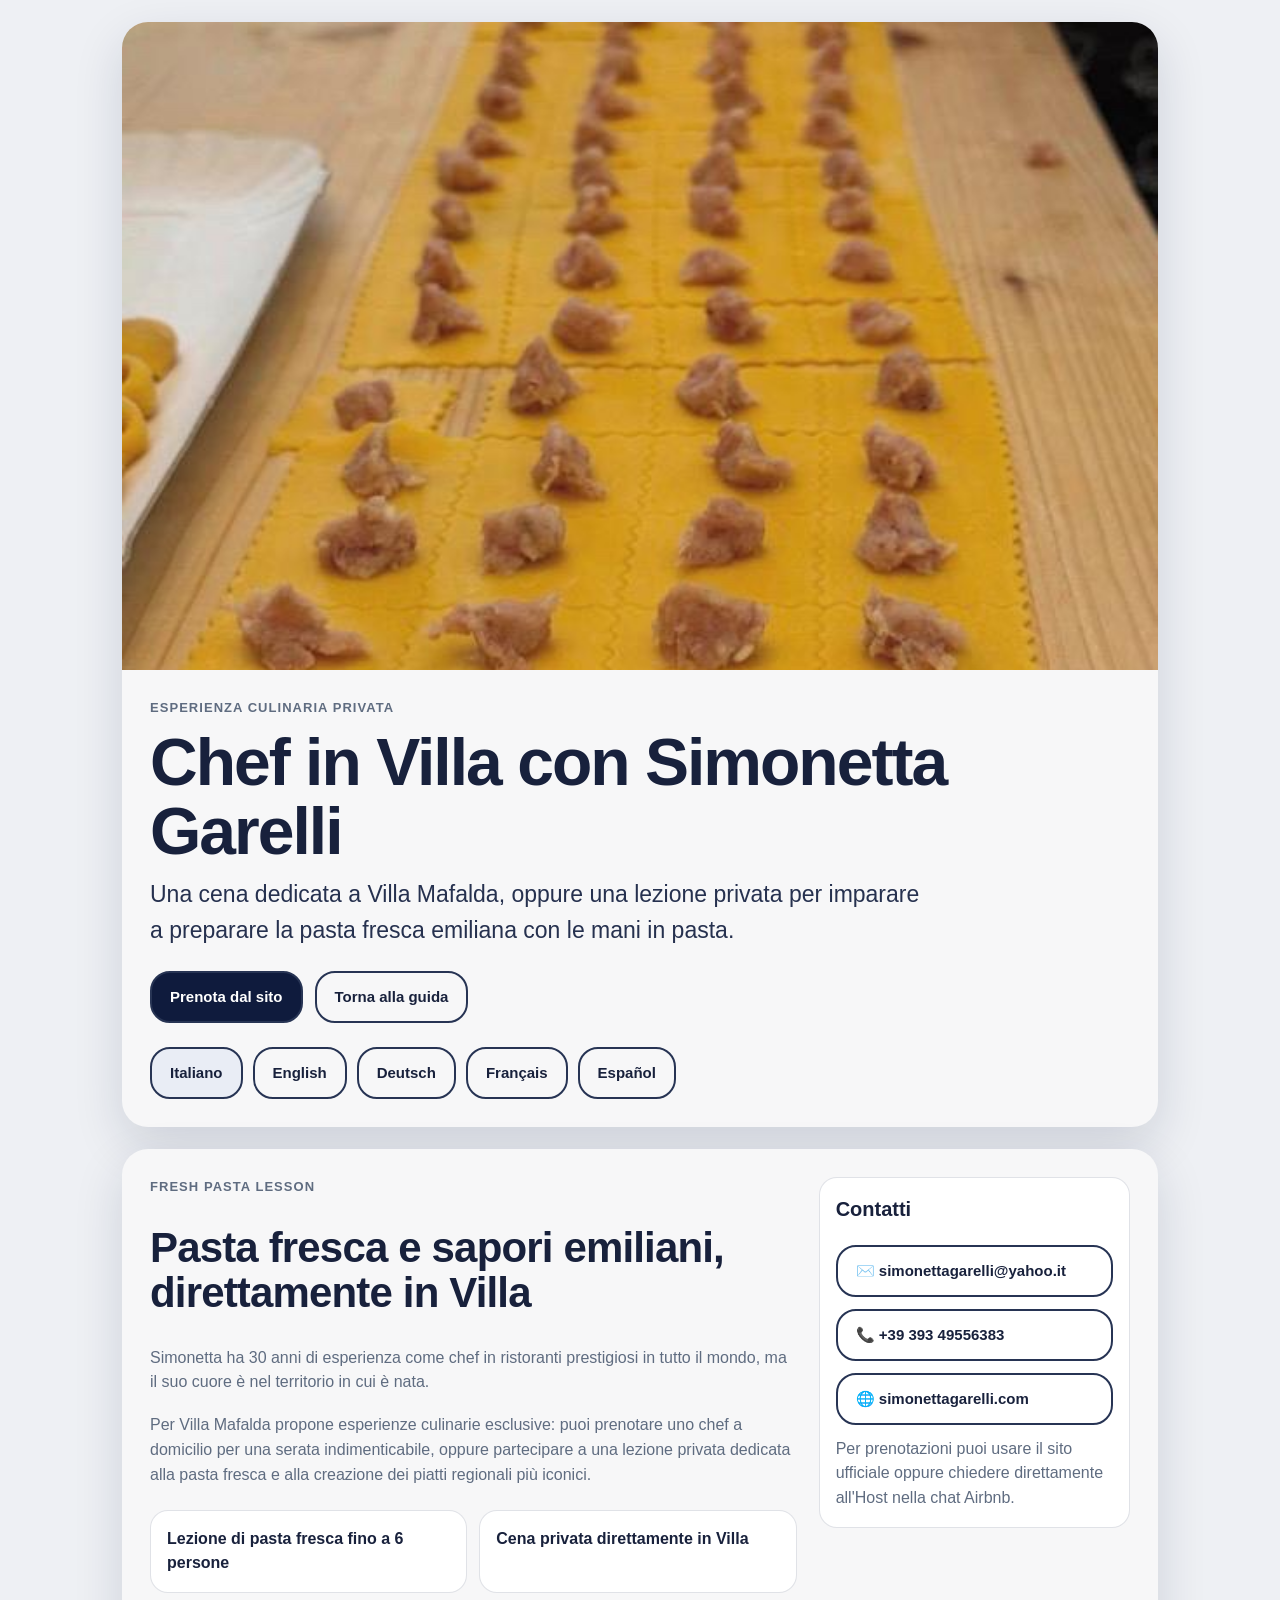
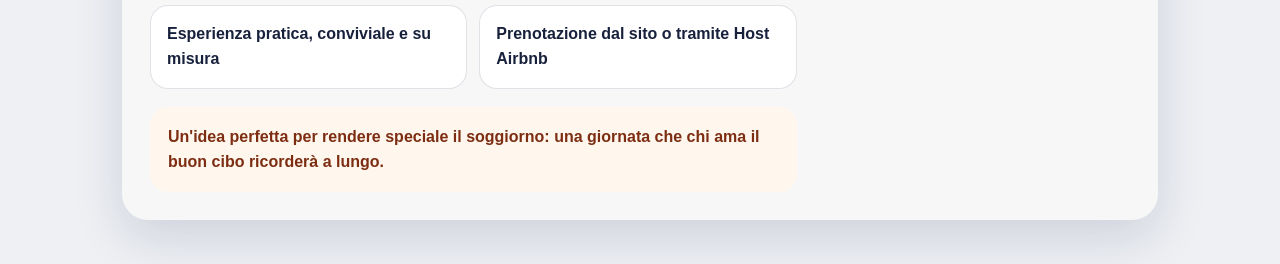
==== chef-experience.html @ ce0d2fcc "Add files via upload" ====
<!DOCTYPE html>
<html lang="it">
<head>
  <meta charset="UTF-8">
  <meta name="viewport" content="width=device-width, initial-scale=1.0">
  <title>Chef in Villa - Villa Mafalda</title>
  <style>
    :root {
      --bg: #eef0f4;
      --card: #f7f7f8;
      --text: #18213c;
      --muted: #5f6c80;
      --primary: #0f1b3d;
      --primary-hover: #162754;
      --border: #273454;
      --soft-border: rgba(39, 52, 84, 0.14);
      --shadow: 0 18px 50px rgba(15, 27, 61, 0.14);
      --radius-xl: 26px;
      --radius-lg: 20px;
    }

    * {
      box-sizing: border-box;
    }

    html {
      scroll-behavior: smooth;
    }

    body {
      margin: 0;
      font-family: -apple-system, BlinkMacSystemFont, "Segoe UI", Roboto, Helvetica, Arial, sans-serif;
      background: var(--bg);
      color: var(--text);
      line-height: 1.55;
    }

    .wrap {
      max-width: 1080px;
      margin: 0 auto;
      padding: 22px;
    }

    .hero,
    .card {
      overflow: hidden;
      border-radius: var(--radius-xl);
      background: var(--card);
      box-shadow: var(--shadow);
      margin-bottom: 22px;
    }

    .hero-photo {
      width: 100%;
      height: min(72vh, 680px);
      min-height: 430px;
      object-fit: cover;
      display: block;
    }

    .hero-content,
    .card {
      padding: 28px;
    }

    .eyebrow {
      margin: 0 0 10px;
      font-size: 13px;
      font-weight: 800;
      letter-spacing: 0.08em;
      text-transform: uppercase;
      color: var(--muted);
    }

    h1 {
      margin: 0 0 12px;
      font-size: clamp(38px, 6vw, 66px);
      line-height: 1.04;
      letter-spacing: -0.03em;
    }

    h2 {
      margin: 0 0 12px;
      font-size: clamp(28px, 4vw, 42px);
      line-height: 1.08;
      letter-spacing: -0.02em;
    }

    h3 {
      margin: 0 0 8px;
      font-size: 20px;
    }

    p {
      margin: 0;
    }

    .lead {
      max-width: 780px;
      color: #26314f;
      font-size: clamp(18px, 2.3vw, 23px);
    }

    .lang-grid {
      display: flex;
      flex-wrap: wrap;
      gap: 10px;
      margin-top: 24px;
    }

    .lang-btn,
    .btn,
    .contact-link {
      display: inline-flex;
      align-items: center;
      justify-content: center;
      min-height: 52px;
      padding: 12px 18px;
      border-radius: var(--radius-lg);
      border: 2px solid var(--border);
      font-size: 15px;
      font-weight: 700;
      text-decoration: none;
      cursor: pointer;
      transition: 0.2s ease;
    }

    .lang-btn,
    .btn.secondary,
    .contact-link {
      color: var(--text);
      background: transparent;
    }

    .lang-btn:hover,
    .lang-btn.active,
    .btn.secondary:hover,
    .contact-link:hover {
      background: #e9edf5;
    }

    .actions {
      display: flex;
      flex-wrap: wrap;
      gap: 12px;
      margin-top: 22px;
    }

    .btn {
      color: #fff;
      background: var(--primary);
    }

    .btn:hover {
      background: var(--primary-hover);
    }

    .content-grid {
      display: grid;
      grid-template-columns: minmax(0, 1.35fr) minmax(280px, 0.65fr);
      gap: 22px;
      align-items: start;
    }

    .copy-stack {
      display: grid;
      gap: 18px;
    }

    .muted {
      color: var(--muted);
    }

    .highlight-grid {
      display: grid;
      grid-template-columns: repeat(2, minmax(0, 1fr));
      gap: 12px;
      margin-top: 4px;
    }

    .highlight,
    .contact-card {
      padding: 16px;
      border: 1px solid var(--soft-border);
      border-radius: 18px;
      background: #fff;
      font-weight: 700;
    }

    .contact-card {
      display: grid;
      gap: 12px;
      font-weight: 400;
    }

    .contact-link {
      width: 100%;
      justify-content: flex-start;
      text-align: left;
      word-break: break-word;
    }

    .note {
      padding: 18px;
      border-radius: 18px;
      background: #fff7ed;
      color: #7c2d12;
      font-weight: 650;
    }

    @media (max-width: 820px) {
      .wrap {
        padding: 14px;
      }

      .hero-photo {
        height: 56vh;
        min-height: 340px;
      }

      .hero-content,
      .card {
        padding: 22px;
      }

      .content-grid,
      .highlight-grid {
        grid-template-columns: 1fr;
      }

      .btn,
      .lang-btn {
        flex: 1 1 auto;
      }
    }
  </style>
</head>
<body>
  <div class="wrap">
    <section class="hero">
      <img class="hero-photo" src="pasta-only.jpeg" alt="Fresh pasta lesson with Simonetta Garelli">
      <div class="hero-content">
        <p class="eyebrow" id="eyebrow"></p>
        <h1 id="title"></h1>
        <p class="lead" id="lead"></p>
        <div class="actions">
          <a class="btn" id="book-btn" href="https://simonettagarelli.com" target="_blank" rel="noopener noreferrer"></a>
          <a class="btn secondary" id="back-btn" href="index.html"></a>
        </div>
        <div class="lang-grid" aria-label="Language selector">
          <button type="button" class="lang-btn" data-lang="it">Italiano</button>
          <button type="button" class="lang-btn" data-lang="en">English</button>
          <button type="button" class="lang-btn" data-lang="de">Deutsch</button>
          <button type="button" class="lang-btn" data-lang="fr">Français</button>
          <button type="button" class="lang-btn" data-lang="es">Español</button>
        </div>
      </div>
    </section>

    <section class="card">
      <div class="content-grid">
        <div class="copy-stack">
          <p class="eyebrow" id="lesson-kicker"></p>
          <h2 id="section-title"></h2>
          <p class="muted" id="bio-text"></p>
          <p class="muted" id="experience-text"></p>

          <div class="highlight-grid">
            <div class="highlight" id="highlight-1"></div>
            <div class="highlight" id="highlight-2"></div>
            <div class="highlight" id="highlight-3"></div>
            <div class="highlight" id="highlight-4"></div>
          </div>

          <p class="note" id="note"></p>
        </div>

        <aside class="contact-card">
          <h3 id="contacts-title"></h3>
          <a class="contact-link" href="mailto:simonettagarelli@yahoo.it">✉️ simonettagarelli@yahoo.it</a>
          <a class="contact-link" href="tel:+3939349556383">📞 +39 393 49556383</a>
          <a class="contact-link" href="https://simonettagarelli.com" target="_blank" rel="noopener noreferrer">🌐 simonettagarelli.com</a>
          <p class="muted" id="booking-text"></p>
        </aside>
      </div>
    </section>
  </div>

  <script>
    const CONTENT = {
      it: {
        pageTitle: "Chef in Villa",
        eyebrow: "Esperienza culinaria privata",
        title: "Chef in Villa con Simonetta Garelli",
        lead: "Una cena dedicata a Villa Mafalda, oppure una lezione privata per imparare a preparare la pasta fresca emiliana con le mani in pasta.",
        bookBtn: "Prenota dal sito",
        backBtn: "Torna alla guida",
        lessonKicker: "Fresh pasta lesson",
        sectionTitle: "Pasta fresca e sapori emiliani, direttamente in Villa",
        bioText: "Simonetta ha 30 anni di esperienza come chef in ristoranti prestigiosi in tutto il mondo, ma il suo cuore è nel territorio in cui è nata.",
        experienceText: "Per Villa Mafalda propone esperienze culinarie esclusive: puoi prenotare uno chef a domicilio per una serata indimenticabile, oppure partecipare a una lezione privata dedicata alla pasta fresca e alla creazione dei piatti regionali più iconici.",
        highlight1: "Lezione di pasta fresca fino a 6 persone",
        highlight2: "Cena privata direttamente in Villa",
        highlight3: "Esperienza pratica, conviviale e su misura",
        highlight4: "Prenotazione dal sito o tramite Host Airbnb",
        note: "Un'idea perfetta per rendere speciale il soggiorno: una giornata che chi ama il buon cibo ricorderà a lungo.",
        contactsTitle: "Contatti",
        bookingText: "Per prenotazioni puoi usare il sito ufficiale oppure chiedere direttamente all'Host nella chat Airbnb."
      },
      en: {
        pageTitle: "Chef at the Villa",
        eyebrow: "Private culinary experience",
        title: "Chef at the Villa with Simonetta Garelli",
        lead: "A dedicated dinner at Villa Mafalda, or a private lesson to learn how to make fresh Emilian pasta by hand.",
        bookBtn: "Book on the website",
        backBtn: "Back to the guide",
        lessonKicker: "Fresh pasta lesson",
        sectionTitle: "Fresh pasta and Emilian flavors, directly at the Villa",
        bioText: "Simonetta has 30 years of experience as a chef in prestigious restaurants around the world, but her heart belongs to the region where she was born.",
        experienceText: "For Villa Mafalda she offers exclusive culinary experiences: you can book a private chef at home for an unforgettable evening, or join a hands-on private lesson focused on fresh pasta and iconic regional dishes.",
        highlight1: "Fresh pasta lesson for up to 6 people",
        highlight2: "Private dinner directly at the Villa",
        highlight3: "Hands-on, convivial and tailor-made experience",
        highlight4: "Book on the website or through the Airbnb Host",
        note: "A perfect way to make your stay special: a day that food lovers will remember for a long time.",
        contactsTitle: "Contacts",
        bookingText: "For bookings, use the official website or ask the Host directly in the Airbnb chat."
      },
      de: {
        pageTitle: "Chef in der Villa",
        eyebrow: "Privates kulinarisches Erlebnis",
        title: "Chef in der Villa mit Simonetta Garelli",
        lead: "Ein privates Abendessen in der Villa Mafalda oder ein Privatkurs, um frische emilianische Pasta von Hand zuzubereiten.",
        bookBtn: "Auf der Website buchen",
        backBtn: "Zurück zur Guide",
        lessonKicker: "Fresh pasta lesson",
        sectionTitle: "Frische Pasta und emilianische Aromen direkt in der Villa",
        bioText: "Simonetta hat 30 Jahre Erfahrung als Chefköchin in renommierten Restaurants auf der ganzen Welt, doch ihr Herz gehört der Region, in der sie geboren wurde.",
        experienceText: "Für Villa Mafalda bietet sie exklusive kulinarische Erlebnisse an: Sie können eine private Köchin für einen unvergesslichen Abend buchen oder an einem praktischen Privatkurs teilnehmen, der frischer Pasta und ikonischen regionalen Gerichten gewidmet ist.",
        highlight1: "Pasta-Kurs für bis zu 6 Personen",
        highlight2: "Privates Abendessen direkt in der Villa",
        highlight3: "Praktisches, geselliges und maßgeschneidertes Erlebnis",
        highlight4: "Buchung über die Website oder den Airbnb-Host",
        note: "Eine perfekte Idee, um den Aufenthalt besonders zu machen: ein Tag, an den sich Liebhaber guter Küche lange erinnern werden.",
        contactsTitle: "Kontakte",
        bookingText: "Für Buchungen nutzen Sie die offizielle Website oder fragen Sie den Host direkt im Airbnb-Chat."
      },
      fr: {
        pageTitle: "Chef à la Villa",
        eyebrow: "Expérience culinaire privée",
        title: "Chef à la Villa avec Simonetta Garelli",
        lead: "Un dîner dédié à Villa Mafalda, ou un cours privé pour apprendre à préparer des pâtes fraîches émiliennes à la main.",
        bookBtn: "Réserver sur le site",
        backBtn: "Retour au guide",
        lessonKicker: "Fresh pasta lesson",
        sectionTitle: "Pâtes fraîches et saveurs émiliennes, directement à la Villa",
        bioText: "Simonetta possède 30 ans d'expérience comme cheffe dans des restaurants prestigieux à travers le monde, mais son cœur reste attaché au territoire où elle est née.",
        experienceText: "Pour Villa Mafalda, elle propose des expériences culinaires exclusives : vous pouvez réserver une cheffe à domicile pour une soirée inoubliable, ou participer à un cours privé autour des pâtes fraîches et des plats régionaux les plus emblématiques.",
        highlight1: "Cours de pâtes fraîches jusqu'à 6 personnes",
        highlight2: "Dîner privé directement à la Villa",
        highlight3: "Expérience pratique, conviviale et sur mesure",
        highlight4: "Réservation sur le site ou via l'Host Airbnb",
        note: "Une idée parfaite pour rendre le séjour spécial : une journée dont les amoureux de bonne cuisine se souviendront longtemps.",
        contactsTitle: "Contacts",
        bookingText: "Pour réserver, utilisez le site officiel ou demandez directement à l'Host dans le chat Airbnb."
      },
      es: {
        pageTitle: "Chef en la Villa",
        eyebrow: "Experiencia culinaria privada",
        title: "Chef en la Villa con Simonetta Garelli",
        lead: "Una cena dedicada en Villa Mafalda, o una clase privada para aprender a preparar pasta fresca emiliana a mano.",
        bookBtn: "Reservar en la web",
        backBtn: "Volver a la guía",
        lessonKicker: "Fresh pasta lesson",
        sectionTitle: "Pasta fresca y sabores emilianos, directamente en la Villa",
        bioText: "Simonetta tiene 30 años de experiencia como chef en restaurantes prestigiosos de todo el mundo, pero su corazón está en la tierra donde nació.",
        experienceText: "Para Villa Mafalda ofrece experiencias culinarias exclusivas: puedes reservar una chef a domicilio para una noche inolvidable, o participar en una clase privada práctica dedicada a la pasta fresca y a los platos regionales más icónicos.",
        highlight1: "Clase de pasta fresca para hasta 6 personas",
        highlight2: "Cena privada directamente en la Villa",
        highlight3: "Experiencia práctica, convivial y a medida",
        highlight4: "Reserva en la web o a través del Host Airbnb",
        note: "Una idea perfecta para hacer especial la estancia: un día que los amantes de la buena comida recordarán durante mucho tiempo.",
        contactsTitle: "Contactos",
        bookingText: "Para reservas, utiliza la web oficial o pregunta directamente al Host en el chat de Airbnb."
      }
    };

    function setText(id, value) {
      const el = document.getElementById(id);
      if (el) el.textContent = value || "";
    }

    function render(lang) {
      const t = CONTENT[lang] || CONTENT.it;
      document.documentElement.lang = lang;
      document.title = `Villa Mafalda - ${t.pageTitle}`;

      setText("eyebrow", t.eyebrow);
      setText("title", t.title);
      setText("lead", t.lead);
      setText("book-btn", t.bookBtn);
      setText("back-btn", t.backBtn);
      setText("lesson-kicker", t.lessonKicker);
      setText("section-title", t.sectionTitle);
      setText("bio-text", t.bioText);
      setText("experience-text", t.experienceText);
      setText("highlight-1", t.highlight1);
      setText("highlight-2", t.highlight2);
      setText("highlight-3", t.highlight3);
      setText("highlight-4", t.highlight4);
      setText("note", t.note);
      setText("contacts-title", t.contactsTitle);
      setText("booking-text", t.bookingText);

      document.querySelectorAll(".lang-btn").forEach((btn) => {
        btn.classList.toggle("active", btn.dataset.lang === lang);
      });
    }

    document.querySelectorAll(".lang-btn").forEach((btn) => {
      btn.addEventListener("click", () => render(btn.dataset.lang));
    });

    render("it");
  </script>
</body>
</html>
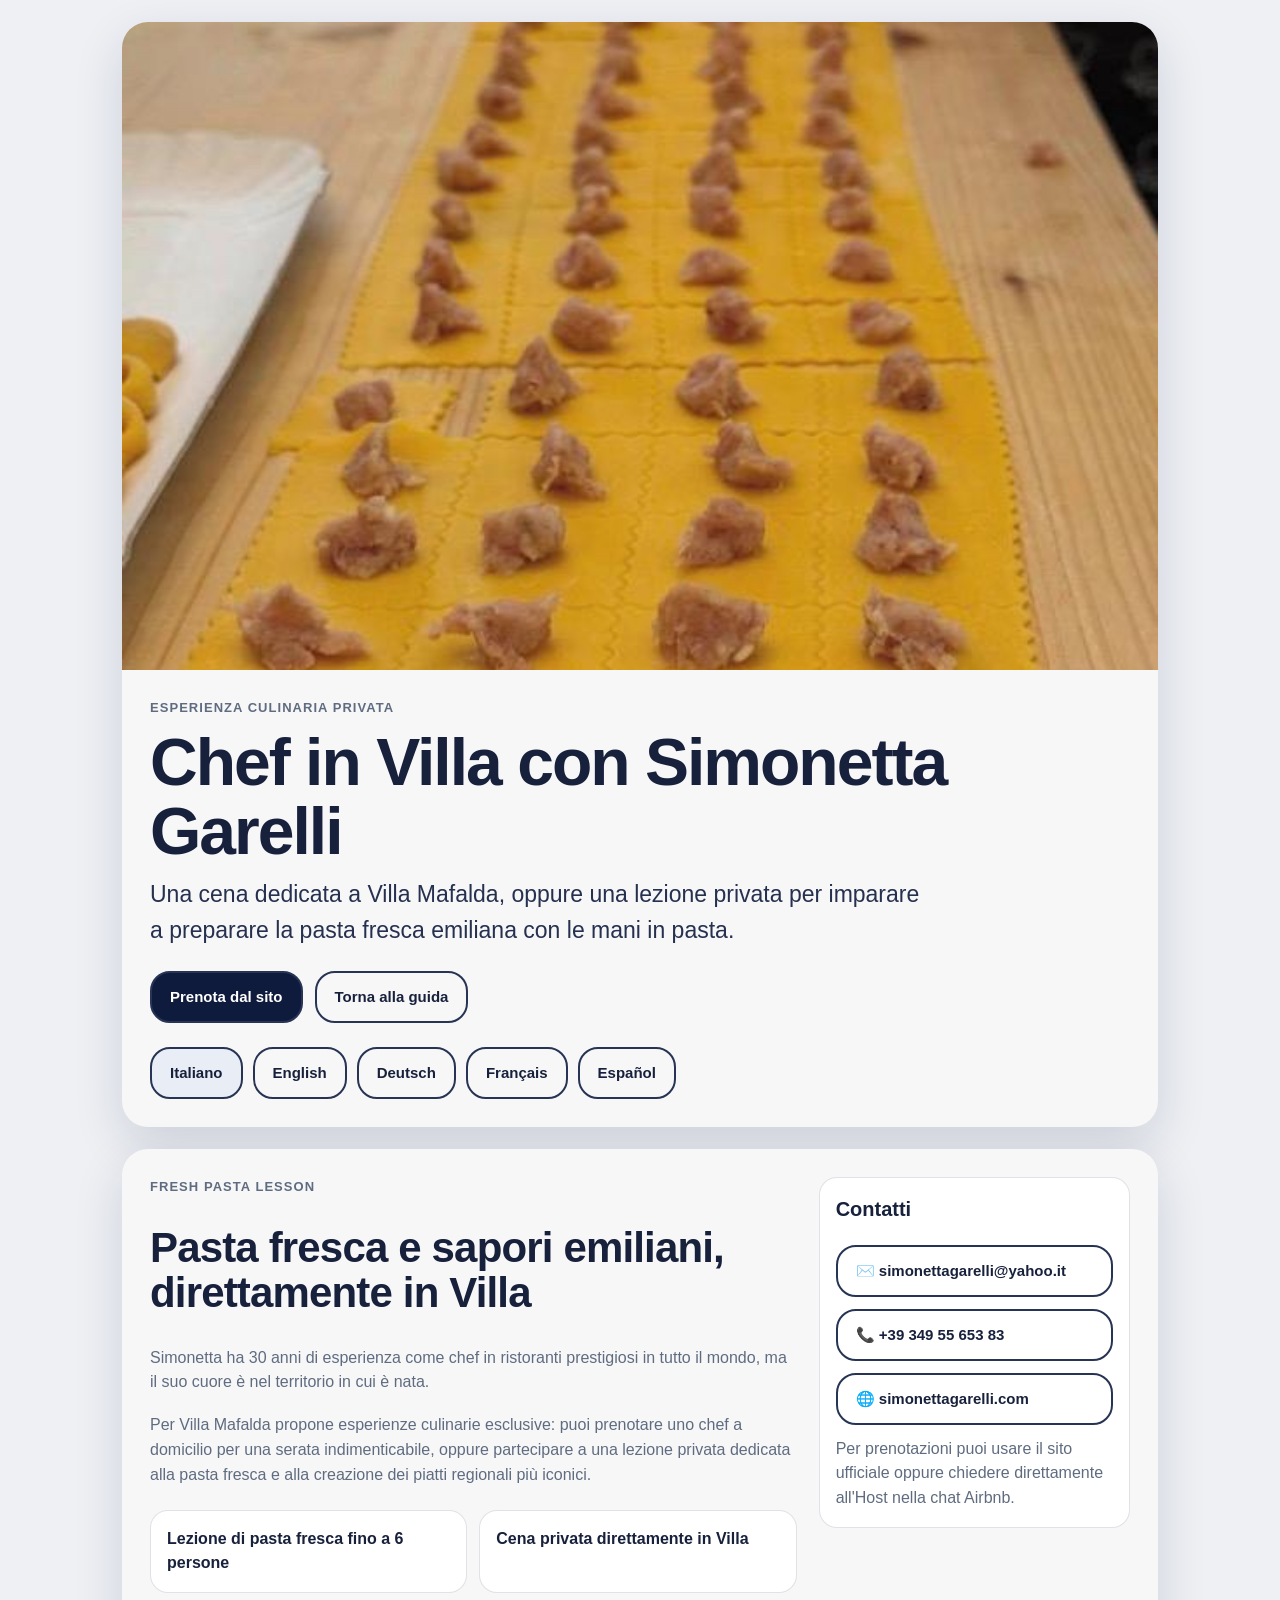
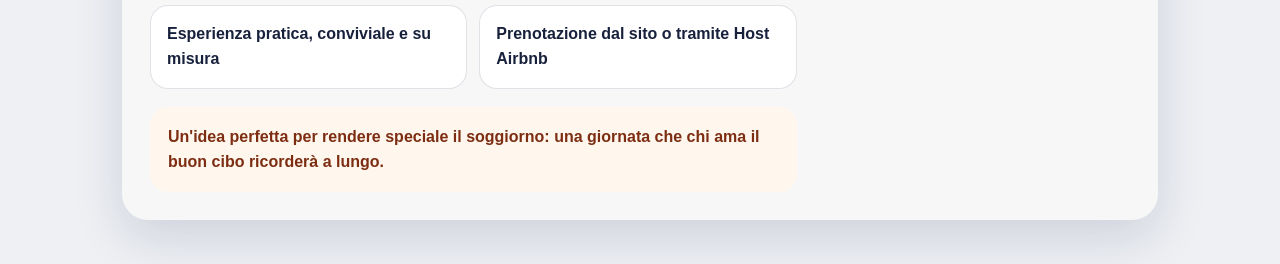
==== commit a769d47b: "Add files via upload" ====
--- a/chef-experience.html
+++ b/chef-experience.html
@@ -278,7 +278,7 @@
         <aside class="contact-card">
           <h3 id="contacts-title"></h3>
           <a class="contact-link" href="mailto:simonettagarelli@yahoo.it">✉️ simonettagarelli@yahoo.it</a>
-          <a class="contact-link" href="tel:+3939349556383">📞 +39 393 49556383</a>
+          <a class="contact-link" href="tel:+393495565383">📞 +39 349 55 653 83</a>
           <a class="contact-link" href="https://simonettagarelli.com" target="_blank" rel="noopener noreferrer">🌐 simonettagarelli.com</a>
           <p class="muted" id="booking-text"></p>
         </aside>
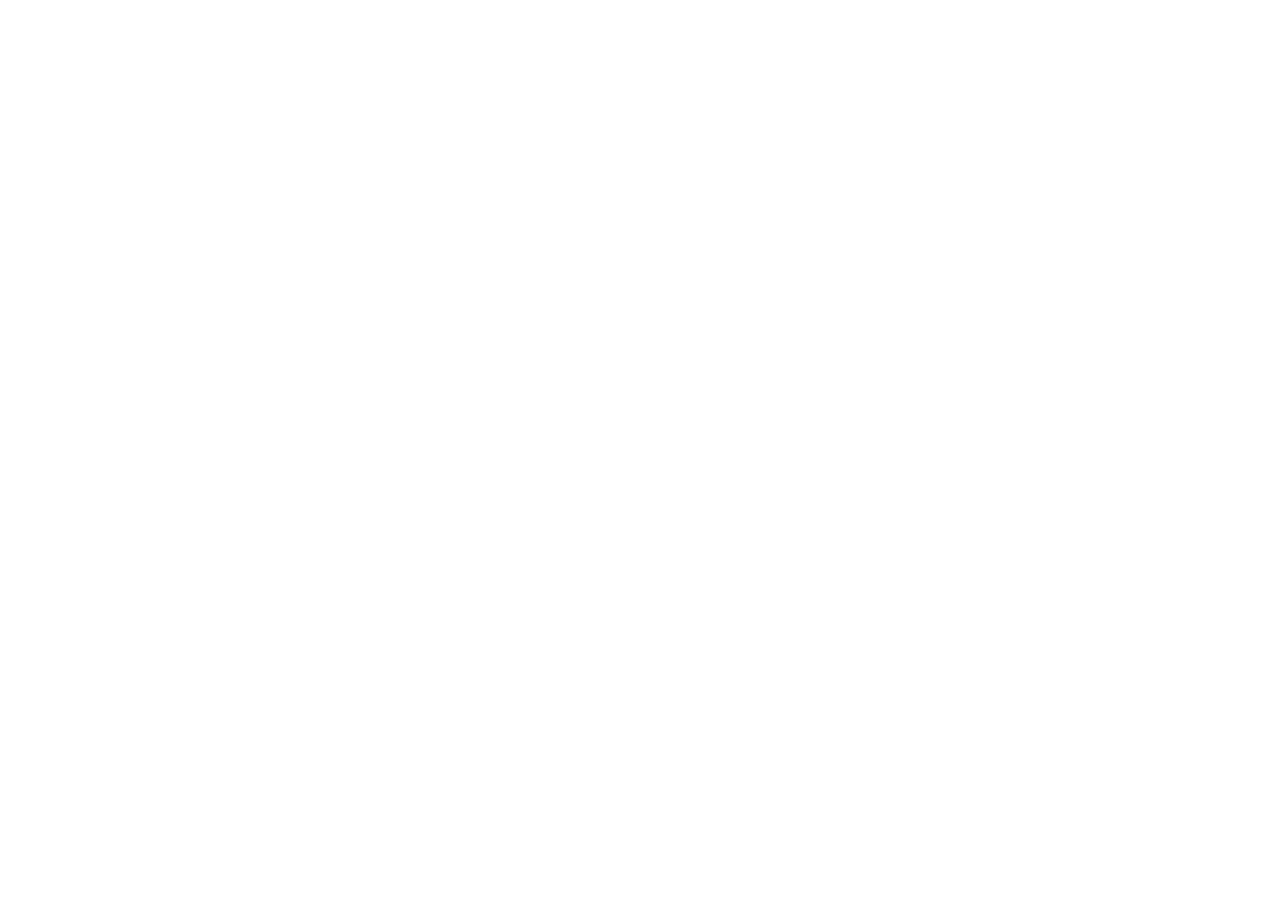
==== commit e35affd3: "Sync Villa Mafalda Home 3.0 and welcome audio from live Cloudflare" ====
--- a/chef-experience.html
+++ b/chef-experience.html
@@ -1,427 +1 @@
-<!DOCTYPE html>
-<html lang="it">
-<head>
-  <meta charset="UTF-8">
-  <meta name="viewport" content="width=device-width, initial-scale=1.0">
-  <title>Chef in Villa - Villa Mafalda</title>
-  <style>
-    :root {
-      --bg: #eef0f4;
-      --card: #f7f7f8;
-      --text: #18213c;
-      --muted: #5f6c80;
-      --primary: #0f1b3d;
-      --primary-hover: #162754;
-      --border: #273454;
-      --soft-border: rgba(39, 52, 84, 0.14);
-      --shadow: 0 18px 50px rgba(15, 27, 61, 0.14);
-      --radius-xl: 26px;
-      --radius-lg: 20px;
-    }
-
-    * {
-      box-sizing: border-box;
-    }
-
-    html {
-      scroll-behavior: smooth;
-    }
-
-    body {
-      margin: 0;
-      font-family: -apple-system, BlinkMacSystemFont, "Segoe UI", Roboto, Helvetica, Arial, sans-serif;
-      background: var(--bg);
-      color: var(--text);
-      line-height: 1.55;
-    }
-
-    .wrap {
-      max-width: 1080px;
-      margin: 0 auto;
-      padding: 22px;
-    }
-
-    .hero,
-    .card {
-      overflow: hidden;
-      border-radius: var(--radius-xl);
-      background: var(--card);
-      box-shadow: var(--shadow);
-      margin-bottom: 22px;
-    }
-
-    .hero-photo {
-      width: 100%;
-      height: min(72vh, 680px);
-      min-height: 430px;
-      object-fit: cover;
-      display: block;
-    }
-
-    .hero-content,
-    .card {
-      padding: 28px;
-    }
-
-    .eyebrow {
-      margin: 0 0 10px;
-      font-size: 13px;
-      font-weight: 800;
-      letter-spacing: 0.08em;
-      text-transform: uppercase;
-      color: var(--muted);
-    }
-
-    h1 {
-      margin: 0 0 12px;
-      font-size: clamp(38px, 6vw, 66px);
-      line-height: 1.04;
-      letter-spacing: -0.03em;
-    }
-
-    h2 {
-      margin: 0 0 12px;
-      font-size: clamp(28px, 4vw, 42px);
-      line-height: 1.08;
-      letter-spacing: -0.02em;
-    }
-
-    h3 {
-      margin: 0 0 8px;
-      font-size: 20px;
-    }
-
-    p {
-      margin: 0;
-    }
-
-    .lead {
-      max-width: 780px;
-      color: #26314f;
-      font-size: clamp(18px, 2.3vw, 23px);
-    }
-
-    .lang-grid {
-      display: flex;
-      flex-wrap: wrap;
-      gap: 10px;
-      margin-top: 24px;
-    }
-
-    .lang-btn,
-    .btn,
-    .contact-link {
-      display: inline-flex;
-      align-items: center;
-      justify-content: center;
-      min-height: 52px;
-      padding: 12px 18px;
-      border-radius: var(--radius-lg);
-      border: 2px solid var(--border);
-      font-size: 15px;
-      font-weight: 700;
-      text-decoration: none;
-      cursor: pointer;
-      transition: 0.2s ease;
-    }
-
-    .lang-btn,
-    .btn.secondary,
-    .contact-link {
-      color: var(--text);
-      background: transparent;
-    }
-
-    .lang-btn:hover,
-    .lang-btn.active,
-    .btn.secondary:hover,
-    .contact-link:hover {
-      background: #e9edf5;
-    }
-
-    .actions {
-      display: flex;
-      flex-wrap: wrap;
-      gap: 12px;
-      margin-top: 22px;
-    }
-
-    .btn {
-      color: #fff;
-      background: var(--primary);
-    }
-
-    .btn:hover {
-      background: var(--primary-hover);
-    }
-
-    .content-grid {
-      display: grid;
-      grid-template-columns: minmax(0, 1.35fr) minmax(280px, 0.65fr);
-      gap: 22px;
-      align-items: start;
-    }
-
-    .copy-stack {
-      display: grid;
-      gap: 18px;
-    }
-
-    .muted {
-      color: var(--muted);
-    }
-
-    .highlight-grid {
-      display: grid;
-      grid-template-columns: repeat(2, minmax(0, 1fr));
-      gap: 12px;
-      margin-top: 4px;
-    }
-
-    .highlight,
-    .contact-card {
-      padding: 16px;
-      border: 1px solid var(--soft-border);
-      border-radius: 18px;
-      background: #fff;
-      font-weight: 700;
-    }
-
-    .contact-card {
-      display: grid;
-      gap: 12px;
-      font-weight: 400;
-    }
-
-    .contact-link {
-      width: 100%;
-      justify-content: flex-start;
-      text-align: left;
-      word-break: break-word;
-    }
-
-    .note {
-      padding: 18px;
-      border-radius: 18px;
-      background: #fff7ed;
-      color: #7c2d12;
-      font-weight: 650;
-    }
-
-    @media (max-width: 820px) {
-      .wrap {
-        padding: 14px;
-      }
-
-      .hero-photo {
-        height: 56vh;
-        min-height: 340px;
-      }
-
-      .hero-content,
-      .card {
-        padding: 22px;
-      }
-
-      .content-grid,
-      .highlight-grid {
-        grid-template-columns: 1fr;
-      }
-
-      .btn,
-      .lang-btn {
-        flex: 1 1 auto;
-      }
-    }
-  </style>
-</head>
-<body>
-  <div class="wrap">
-    <section class="hero">
-      <img class="hero-photo" src="pasta-only.jpeg" alt="Fresh pasta lesson with Simonetta Garelli">
-      <div class="hero-content">
-        <p class="eyebrow" id="eyebrow"></p>
-        <h1 id="title"></h1>
-        <p class="lead" id="lead"></p>
-        <div class="actions">
-          <a class="btn" id="book-btn" href="https://simonettagarelli.com" target="_blank" rel="noopener noreferrer"></a>
-          <a class="btn secondary" id="back-btn" href="index.html"></a>
-        </div>
-        <div class="lang-grid" aria-label="Language selector">
-          <button type="button" class="lang-btn" data-lang="it">Italiano</button>
-          <button type="button" class="lang-btn" data-lang="en">English</button>
-          <button type="button" class="lang-btn" data-lang="de">Deutsch</button>
-          <button type="button" class="lang-btn" data-lang="fr">Français</button>
-          <button type="button" class="lang-btn" data-lang="es">Español</button>
-        </div>
-      </div>
-    </section>
-
-    <section class="card">
-      <div class="content-grid">
-        <div class="copy-stack">
-          <p class="eyebrow" id="lesson-kicker"></p>
-          <h2 id="section-title"></h2>
-          <p class="muted" id="bio-text"></p>
-          <p class="muted" id="experience-text"></p>
-
-          <div class="highlight-grid">
-            <div class="highlight" id="highlight-1"></div>
-            <div class="highlight" id="highlight-2"></div>
-            <div class="highlight" id="highlight-3"></div>
-            <div class="highlight" id="highlight-4"></div>
-          </div>
-
-          <p class="note" id="note"></p>
-        </div>
-
-        <aside class="contact-card">
-          <h3 id="contacts-title"></h3>
-          <a class="contact-link" href="mailto:simonettagarelli@yahoo.it">✉️ simonettagarelli@yahoo.it</a>
-          <a class="contact-link" href="tel:+393495565383">📞 +39 349 55 653 83</a>
-          <a class="contact-link" href="https://simonettagarelli.com" target="_blank" rel="noopener noreferrer">🌐 simonettagarelli.com</a>
-          <p class="muted" id="booking-text"></p>
-        </aside>
-      </div>
-    </section>
-  </div>
-
-  <script>
-    const CONTENT = {
-      it: {
-        pageTitle: "Chef in Villa",
-        eyebrow: "Esperienza culinaria privata",
-        title: "Chef in Villa con Simonetta Garelli",
-        lead: "Una cena dedicata a Villa Mafalda, oppure una lezione privata per imparare a preparare la pasta fresca emiliana con le mani in pasta.",
-        bookBtn: "Prenota dal sito",
-        backBtn: "Torna alla guida",
-        lessonKicker: "Fresh pasta lesson",
-        sectionTitle: "Pasta fresca e sapori emiliani, direttamente in Villa",
-        bioText: "Simonetta ha 30 anni di esperienza come chef in ristoranti prestigiosi in tutto il mondo, ma il suo cuore è nel territorio in cui è nata.",
-        experienceText: "Per Villa Mafalda propone esperienze culinarie esclusive: puoi prenotare uno chef a domicilio per una serata indimenticabile, oppure partecipare a una lezione privata dedicata alla pasta fresca e alla creazione dei piatti regionali più iconici.",
-        highlight1: "Lezione di pasta fresca fino a 6 persone",
-        highlight2: "Cena privata direttamente in Villa",
-        highlight3: "Esperienza pratica, conviviale e su misura",
-        highlight4: "Prenotazione dal sito o tramite Host Airbnb",
-        note: "Un'idea perfetta per rendere speciale il soggiorno: una giornata che chi ama il buon cibo ricorderà a lungo.",
-        contactsTitle: "Contatti",
-        bookingText: "Per prenotazioni puoi usare il sito ufficiale oppure chiedere direttamente all'Host nella chat Airbnb."
-      },
-      en: {
-        pageTitle: "Chef at the Villa",
-        eyebrow: "Private culinary experience",
-        title: "Chef at the Villa with Simonetta Garelli",
-        lead: "A dedicated dinner at Villa Mafalda, or a private lesson to learn how to make fresh Emilian pasta by hand.",
-        bookBtn: "Book on the website",
-        backBtn: "Back to the guide",
-        lessonKicker: "Fresh pasta lesson",
-        sectionTitle: "Fresh pasta and Emilian flavors, directly at the Villa",
-        bioText: "Simonetta has 30 years of experience as a chef in prestigious restaurants around the world, but her heart belongs to the region where she was born.",
-        experienceText: "For Villa Mafalda she offers exclusive culinary experiences: you can book a private chef at home for an unforgettable evening, or join a hands-on private lesson focused on fresh pasta and iconic regional dishes.",
-        highlight1: "Fresh pasta lesson for up to 6 people",
-        highlight2: "Private dinner directly at the Villa",
-        highlight3: "Hands-on, convivial and tailor-made experience",
-        highlight4: "Book on the website or through the Airbnb Host",
-        note: "A perfect way to make your stay special: a day that food lovers will remember for a long time.",
-        contactsTitle: "Contacts",
-        bookingText: "For bookings, use the official website or ask the Host directly in the Airbnb chat."
-      },
-      de: {
-        pageTitle: "Chef in der Villa",
-        eyebrow: "Privates kulinarisches Erlebnis",
-        title: "Chef in der Villa mit Simonetta Garelli",
-        lead: "Ein privates Abendessen in der Villa Mafalda oder ein Privatkurs, um frische emilianische Pasta von Hand zuzubereiten.",
-        bookBtn: "Auf der Website buchen",
-        backBtn: "Zurück zur Guide",
-        lessonKicker: "Fresh pasta lesson",
-        sectionTitle: "Frische Pasta und emilianische Aromen direkt in der Villa",
-        bioText: "Simonetta hat 30 Jahre Erfahrung als Chefköchin in renommierten Restaurants auf der ganzen Welt, doch ihr Herz gehört der Region, in der sie geboren wurde.",
-        experienceText: "Für Villa Mafalda bietet sie exklusive kulinarische Erlebnisse an: Sie können eine private Köchin für einen unvergesslichen Abend buchen oder an einem praktischen Privatkurs teilnehmen, der frischer Pasta und ikonischen regionalen Gerichten gewidmet ist.",
-        highlight1: "Pasta-Kurs für bis zu 6 Personen",
-        highlight2: "Privates Abendessen direkt in der Villa",
-        highlight3: "Praktisches, geselliges und maßgeschneidertes Erlebnis",
-        highlight4: "Buchung über die Website oder den Airbnb-Host",
-        note: "Eine perfekte Idee, um den Aufenthalt besonders zu machen: ein Tag, an den sich Liebhaber guter Küche lange erinnern werden.",
-        contactsTitle: "Kontakte",
-        bookingText: "Für Buchungen nutzen Sie die offizielle Website oder fragen Sie den Host direkt im Airbnb-Chat."
-      },
-      fr: {
-        pageTitle: "Chef à la Villa",
-        eyebrow: "Expérience culinaire privée",
-        title: "Chef à la Villa avec Simonetta Garelli",
-        lead: "Un dîner dédié à Villa Mafalda, ou un cours privé pour apprendre à préparer des pâtes fraîches émiliennes à la main.",
-        bookBtn: "Réserver sur le site",
-        backBtn: "Retour au guide",
-        lessonKicker: "Fresh pasta lesson",
-        sectionTitle: "Pâtes fraîches et saveurs émiliennes, directement à la Villa",
-        bioText: "Simonetta possède 30 ans d'expérience comme cheffe dans des restaurants prestigieux à travers le monde, mais son cœur reste attaché au territoire où elle est née.",
-        experienceText: "Pour Villa Mafalda, elle propose des expériences culinaires exclusives : vous pouvez réserver une cheffe à domicile pour une soirée inoubliable, ou participer à un cours privé autour des pâtes fraîches et des plats régionaux les plus emblématiques.",
-        highlight1: "Cours de pâtes fraîches jusqu'à 6 personnes",
-        highlight2: "Dîner privé directement à la Villa",
-        highlight3: "Expérience pratique, conviviale et sur mesure",
-        highlight4: "Réservation sur le site ou via l'Host Airbnb",
-        note: "Une idée parfaite pour rendre le séjour spécial : une journée dont les amoureux de bonne cuisine se souviendront longtemps.",
-        contactsTitle: "Contacts",
-        bookingText: "Pour réserver, utilisez le site officiel ou demandez directement à l'Host dans le chat Airbnb."
-      },
-      es: {
-        pageTitle: "Chef en la Villa",
-        eyebrow: "Experiencia culinaria privada",
-        title: "Chef en la Villa con Simonetta Garelli",
-        lead: "Una cena dedicada en Villa Mafalda, o una clase privada para aprender a preparar pasta fresca emiliana a mano.",
-        bookBtn: "Reservar en la web",
-        backBtn: "Volver a la guía",
-        lessonKicker: "Fresh pasta lesson",
-        sectionTitle: "Pasta fresca y sabores emilianos, directamente en la Villa",
-        bioText: "Simonetta tiene 30 años de experiencia como chef en restaurantes prestigiosos de todo el mundo, pero su corazón está en la tierra donde nació.",
-        experienceText: "Para Villa Mafalda ofrece experiencias culinarias exclusivas: puedes reservar una chef a domicilio para una noche inolvidable, o participar en una clase privada práctica dedicada a la pasta fresca y a los platos regionales más icónicos.",
-        highlight1: "Clase de pasta fresca para hasta 6 personas",
-        highlight2: "Cena privada directamente en la Villa",
-        highlight3: "Experiencia práctica, convivial y a medida",
-        highlight4: "Reserva en la web o a través del Host Airbnb",
-        note: "Una idea perfecta para hacer especial la estancia: un día que los amantes de la buena comida recordarán durante mucho tiempo.",
-        contactsTitle: "Contactos",
-        bookingText: "Para reservas, utiliza la web oficial o pregunta directamente al Host en el chat de Airbnb."
-      }
-    };
-
-    function setText(id, value) {
-      const el = document.getElementById(id);
-      if (el) el.textContent = value || "";
-    }
-
-    function render(lang) {
-      const t = CONTENT[lang] || CONTENT.it;
-      document.documentElement.lang = lang;
-      document.title = `Villa Mafalda - ${t.pageTitle}`;
-
-      setText("eyebrow", t.eyebrow);
-      setText("title", t.title);
-      setText("lead", t.lead);
-      setText("book-btn", t.bookBtn);
-      setText("back-btn", t.backBtn);
-      setText("lesson-kicker", t.lessonKicker);
-      setText("section-title", t.sectionTitle);
-      setText("bio-text", t.bioText);
-      setText("experience-text", t.experienceText);
-      setText("highlight-1", t.highlight1);
-      setText("highlight-2", t.highlight2);
-      setText("highlight-3", t.highlight3);
-      setText("highlight-4", t.highlight4);
-      setText("note", t.note);
-      setText("contacts-title", t.contactsTitle);
-      setText("booking-text", t.bookingText);
-
-      document.querySelectorAll(".lang-btn").forEach((btn) => {
-        btn.classList.toggle("active", btn.dataset.lang === lang);
-      });
-    }
-
-    document.querySelectorAll(".lang-btn").forEach((btn) => {
-      btn.addEventListener("click", () => render(btn.dataset.lang));
-    });
-
-    render("it");
-  </script>
-</body>
-</html>
+<!doctype html><html lang="it"><head><meta charset="utf-8"><meta name="viewport" content="width=device-width,initial-scale=1"><meta http-equiv="refresh" content="0;url=https://simonetta.fgahousesolutions.it"><title>Esperienze con Simonetta · Villa Mafalda</title></head><body><p>Le esperienze con Simonetta sono disponibili su <a href="https://simonetta.fgahousesolutions.it">simonetta.fgahousesolutions.it</a>.</p></body></html>
